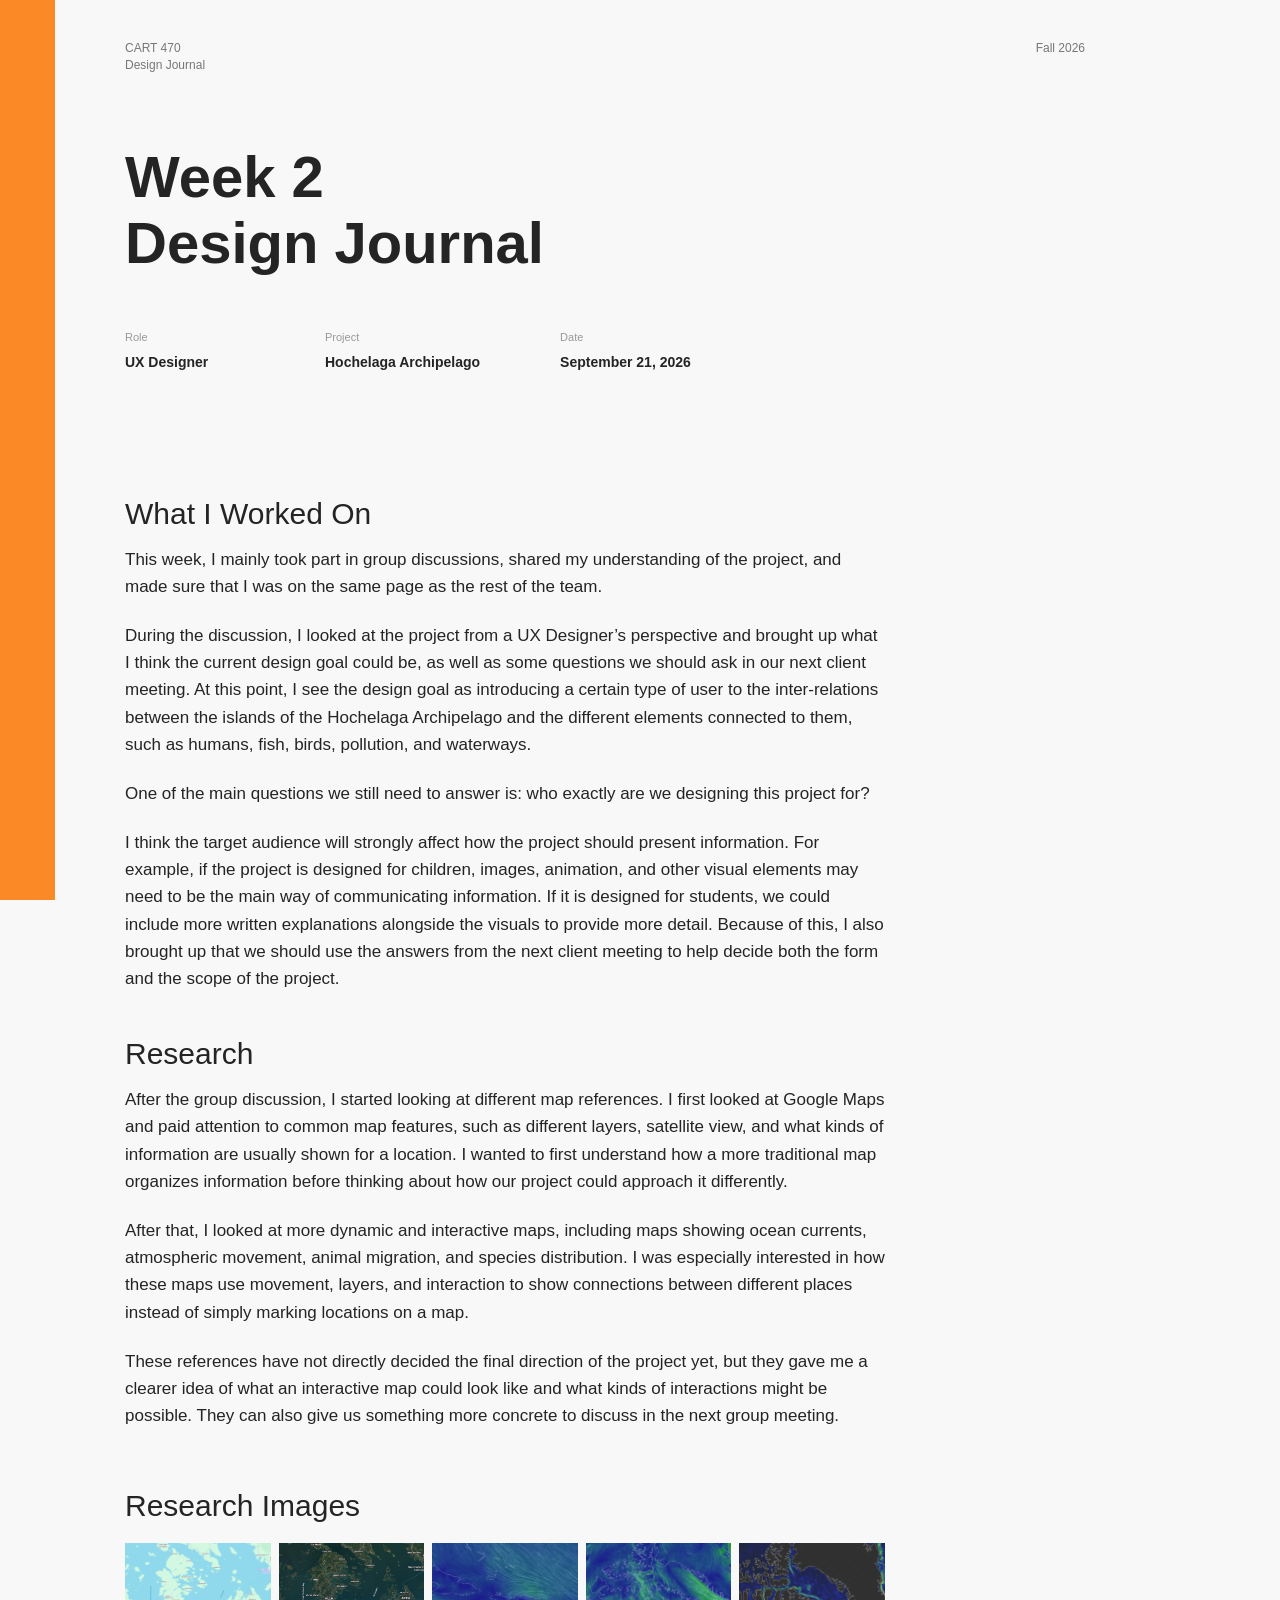
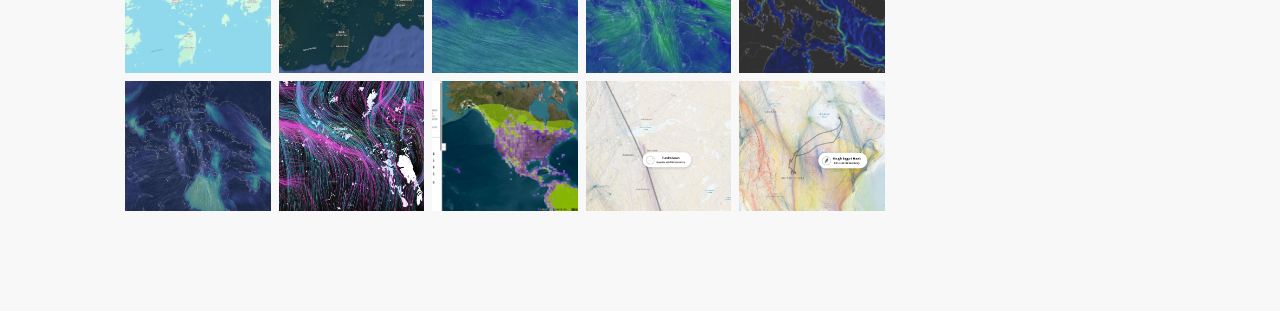
==== DesignJournals/Week2.html @ a85be23d "upload week 2 design journal create basic html, css, js and upload week 2 design journal" ====
<!DOCTYPE html>
<html lang="en">

<head>
    <meta charset="UTF-8">
    <meta name="viewport" content="width=device-width, initial-scale=1.0">
    <title>Design Journal</title>

    <link rel="stylesheet" href="../css/style.css">
</head>

<body>

    <div class="color-bar"></div>

    <main class="journal">

        <header class="top-info">
            <a href="../index.html" class="home-link">
                CART 470<br>
                Design Journal
            </a>

            <div>
                Fall 2026
            </div>
        </header>


        <section class="intro">

            <h1>
                Week 2<br>
                Design Journal
            </h1>

            <div class="project-info">

                <div>
                    <span>Role</span>
                    <p>UX Designer</p>
                </div>

                <div>
                    <span>Project</span>
                    <p>Hochelaga Archipelago</p>
                </div>

                <div>
                    <span>Date</span>
                    <p>September 21, 2026</p>
                </div>

            </div>

        </section>


        <section class="journal-content">

            <h2>What I Worked On</h2>

            <p>
                This week, I mainly took part in group discussions, shared my understanding of the project, and made
                sure that I was on
                the same page as the rest of the team.

            </p>

            <p> During the discussion, I looked at the project from a UX Designer’s perspective and brought up what I
                think the current
                design goal could be, as well as some questions we should ask in our next client meeting. At this point,
                I see the
                design goal as introducing a certain type of user to the inter-relations between the islands of the
                Hochelaga
                Archipelago and the different elements connected to them, such as humans, fish, birds, pollution, and
                waterways.
            </p>


            <p>
                One of the main questions we still need to answer is: who exactly are we designing this project for?
            </p>
            <p>
                I think the target audience will strongly affect how the project should present information. For
                example, if the project
                is designed for children, images, animation, and other visual elements may need to be the main way of
                communicating
                information. If it is designed for students, we could include more written explanations alongside the
                visuals to provide
                more detail. Because of this, I also brought up that we should use the answers from the next client
                meeting to help
                decide both the form and the scope of the project.
            </p>

            <h2>Research</h2>

            <p>
                After the group discussion, I started looking at different map references. I first looked at Google Maps
                and paid
                attention to common map features, such as different layers, satellite view, and what kinds of
                information are usually
                shown for a location. I wanted to first understand how a more traditional map organizes information
                before thinking
                about how our project could approach it differently.
            </p>
            <p>
                After that, I looked at more dynamic and interactive maps, including maps showing ocean currents,
                atmospheric movement,
                animal migration, and species distribution. I was especially interested in how these maps use movement,
                layers, and
                interaction to show connections between different places instead of simply marking locations on a map.
            </p>
            <p>
                These references have not directly decided the final direction of the project yet, but they gave me a
                clearer idea of
                what an interactive map could look like and what kinds of interactions might be possible. They can also
                give us
                something more concrete to discuss in the next group meeting.
            </p>


            <section class="image-section">
                <h2>Research Images</h2>

                <div class="image-gallery">
                    <img src="../Assets/images/Week2/1.png" alt="Research image 1">
                    <img src="../Assets/images/Week2/2.png" alt="Research image 2">
                    <img src="../Assets/images/Week2/3.png" alt="Research image 3">
                    <img src="../Assets/images/Week2/4.png" alt="Research image 4">
                    <img src="../Assets/images/Week2/5.png" alt="Research image 5">

                    <img src="../Assets/images/Week2/6.png" alt="Research image 6">
                    <img src="../Assets/images/Week2/7.png" alt="Research image 7">
                    <img src="../Assets/images/Week2/8.png" alt="Research image 8">
                    <img src="../Assets/images/Week2/9.png" alt="Research image 9">
                    <img src="../Assets/images/Week2/10.png" alt="Research image 10">
                </div>
            </section>

            <div class="lightbox" id="lightbox">
                <span class="close">&times;</span>
                <img class="lightbox-image" id="lightbox-image" alt="">
            </div>


        </section>

    </main>

    <script src="../js/script.js"></script>
</body>

</html>
---- css/style.css ----
* {
    box-sizing: border-box;
}

body {
    margin: 0;
    font-family: Arial, Helvetica, sans-serif;
    color: #242424;
    background: #f8f8f8;
}


/* 左侧彩色竖条 */

.color-bar {
    position: fixed;
    top: 0;
    left: 0;

    width: 55px;
    height: 100vh;

    background: #fb8926;
}


/* 整个 journal */

.journal {
    max-width: 1100px;

    margin-left: 55px;
    padding: 40px 70px 100px 70px;
}


/* 顶部小信息 */

.top-info {
    display: flex;
    justify-content: space-between;

    font-size: 12px;
    line-height: 1.4;

    color: #777;
}


/* 标题区域 */

.intro {
    margin-top: 70px;
}

.intro h1 {
    margin: 0;

    font-size: 58px;
    line-height: 1.15;

    font-weight: 700;

    max-width: 500px;
}


/* title 下方信息 */

.project-info {
    display: flex;
    gap: 80px;

    margin-top: 50px;
}

.project-info div {
    min-width: 120px;
}

.project-info span {
    font-size: 11px;
    color: #999;
}

.project-info p {
    margin-top: 8px;

    font-size: 14px;
    line-height: 1.4;

    font-weight: 600;
}


/* journal 正文 */

.journal-content {
    max-width: 760px;

    margin-top: 110px;
}

.journal-content h2 {
    margin-top: 45px;
    margin-bottom: 15px;

    font-size: 30px;
    font-weight: 400;
}

.journal-content p {
    font-size: 17px;
    line-height: 1.6;
    margin-top: 0;
    margin-bottom: 22px;
}


/* 图片区域 */

.image-section {
    margin-top: 60px;
}


/* 5张一行 */

.image-gallery {
    display: grid;
    grid-template-columns: repeat(5, 1fr);
    gap: 8px;

    margin-top: 20px;
}


/* 小图片 */

.image-gallery img {
    width: 100%;
    height: 130px;

    object-fit: cover;

    cursor: pointer;

    transition: opacity 0.2s ease;
}


/* 鼠标放上去稍微变暗 */

.image-gallery img:hover {
    opacity: 0.7;
}


/* 大图背景 */

.lightbox {
    display: none;

    position: fixed;
    top: 0;
    left: 0;

    width: 100%;
    height: 100%;

    background: rgba(0, 0, 0, 0.85);

    justify-content: center;
    align-items: center;

    z-index: 1000;
}


/* 大图 */

.lightbox-image {
    max-width: 85%;
    max-height: 85%;

    object-fit: contain;
}


/* 关闭按钮 */

.close {
    position: absolute;

    top: 25px;
    right: 40px;

    color: white;

    font-size: 40px;
    font-weight: 300;

    cursor: pointer;
}


/* =========================
   INDEX PAGE
   ========================= */


.home {
    max-width: 1100px;

    margin-left: 55px;
    padding: 40px 70px 100px 70px;
}


/* 首页大标题区域 */

.home-intro {
    margin-top: 90px;
}


.home-intro h1 {
    margin: 0;

    font-size: 70px;
    line-height: 1.05;

    font-weight: 700;
}


.home-intro p {
    margin-top: 30px;

    font-size: 14px;

    color: #777;
}


/* Journal 列表 */

.journal-list {
    max-width: 750px;

    margin-top: 110px;
}


/* 每一个 journal */

.journal-link {
    display: grid;

    grid-template-columns: 80px 1fr 40px;

    align-items: center;

    padding: 25px 0;

    border-top: 1px solid #cccccc;

    text-decoration: none;

    color: #242424;

    transition: padding 0.2s ease;
}


/* 最后一条下面也加线 */

.journal-link:last-child {
    border-bottom: 1px solid #cccccc;
}


/* journal 数字 */

.journal-number {
    font-size: 13px;

    color: #999;
}


/* journal 标题 */

.journal-title {
    font-size: 26px;
}


/* 右边箭头 */

.journal-arrow {
    font-size: 24px;

    text-align: right;
}


/* hover 效果 */

.journal-link:hover {
    padding-left: 12px;
}


.home-link {
    text-decoration: none;
    color: inherit;

    transition: opacity 0.2s ease;
}

.home-link:hover {
    opacity: 0.5;
}


/* 手机 */

@media (max-width: 700px) {

    .home {
        margin-left: 18px;

        padding: 30px 25px 80px 30px;
    }


    .home-intro {
        margin-top: 70px;
    }


    .home-intro h1 {
        font-size: 48px;
    }


    .journal-list {
        margin-top: 70px;
    }


    .journal-link {
        grid-template-columns: 50px 1fr 30px;

        padding: 20px 0;
    }


    .journal-title {
        font-size: 21px;
    }

}


/* 手机 */

@media (max-width: 700px) {

    .color-bar {
        width: 18px;
    }

    .journal {
        margin-left: 18px;
        padding: 30px 25px 80px 30px;
    }

    .intro {
        margin-top: 60px;
    }

    .intro h1 {
        font-size: 42px;
    }

    .project-info {
        flex-direction: column;
        gap: 20px;
    }

    .journal-content {
        margin-top: 70px;
    }

}
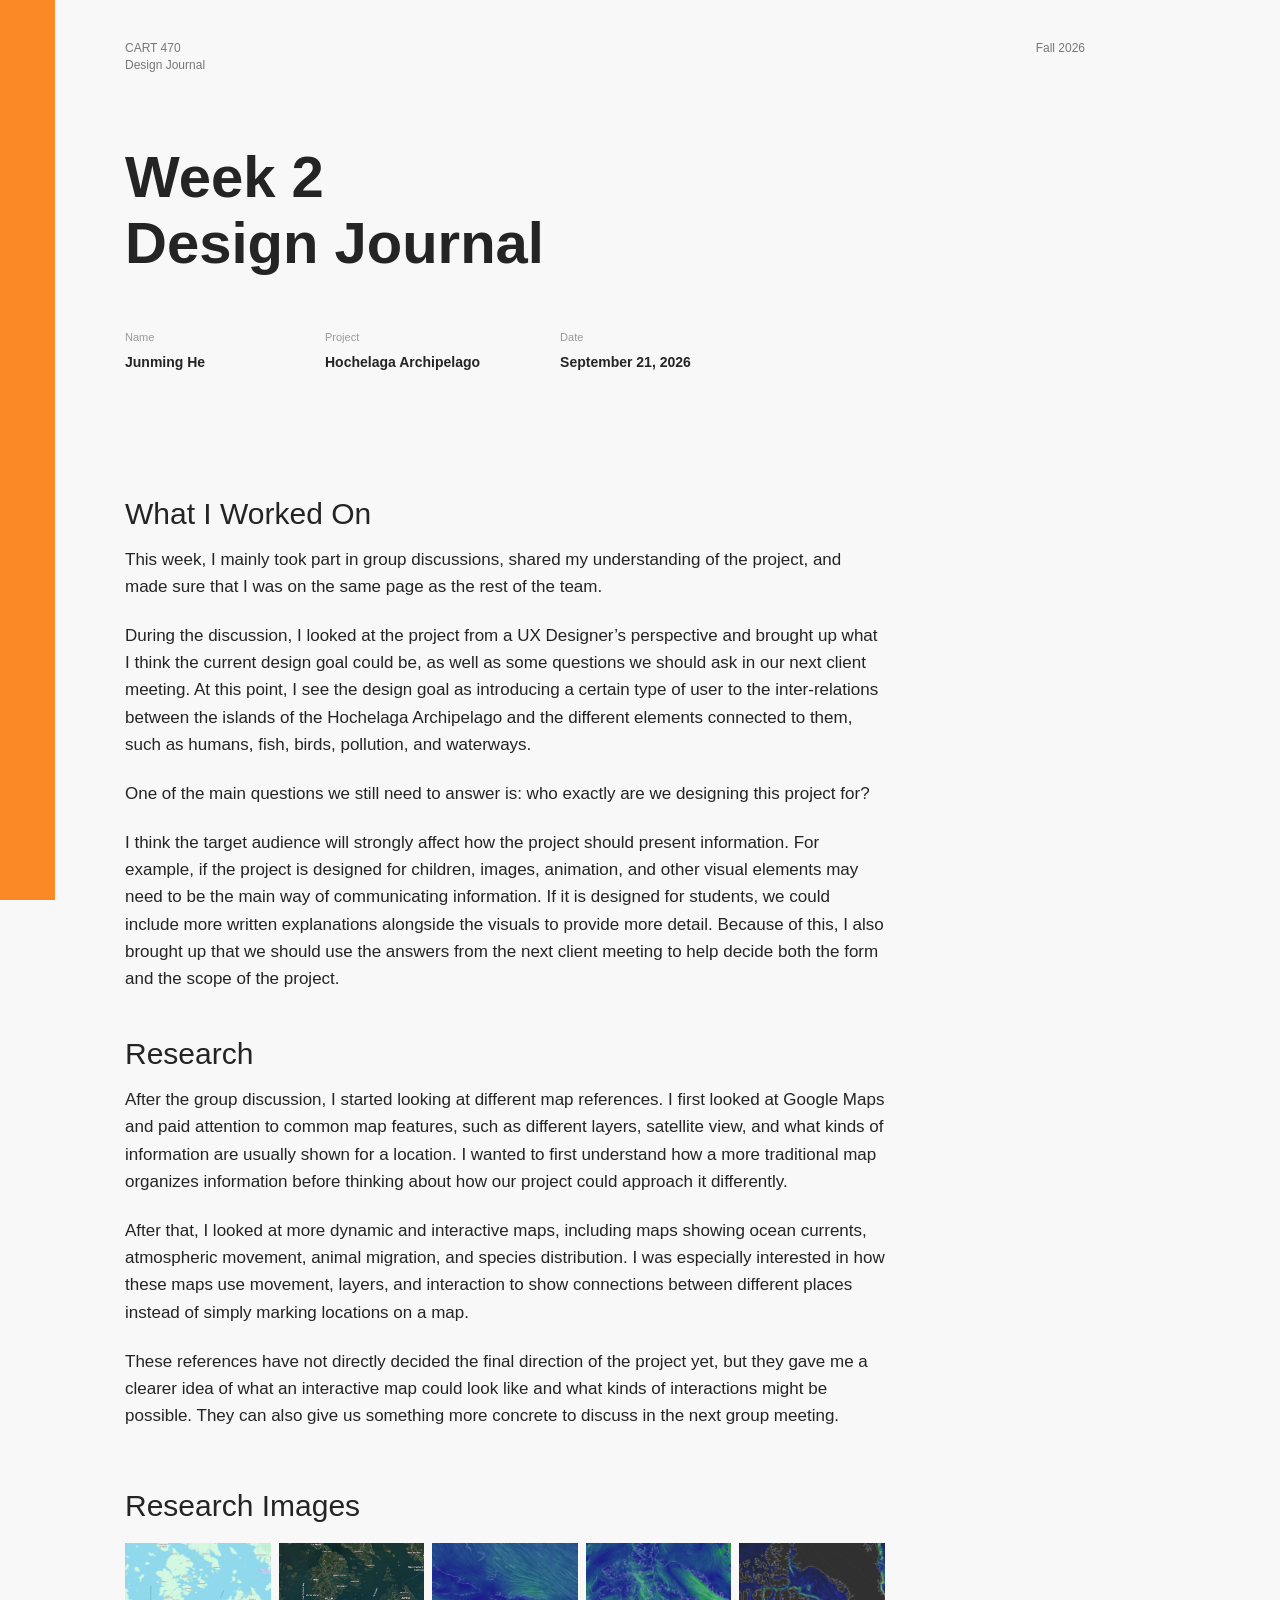
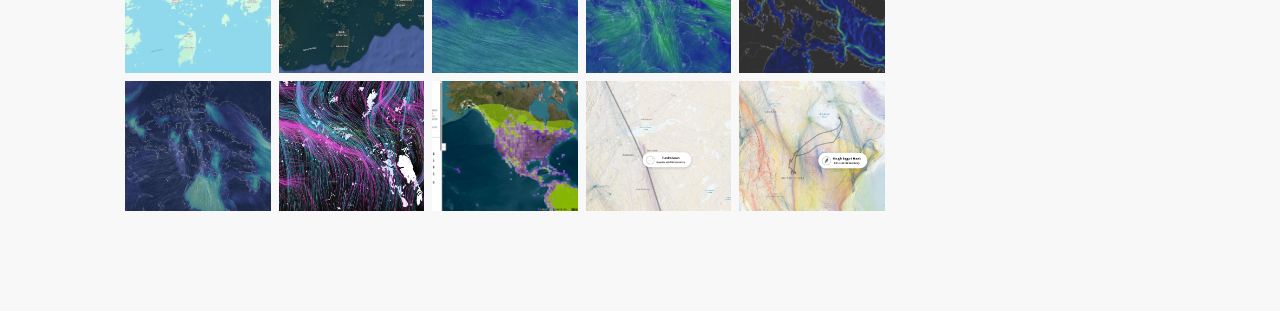
==== commit a7a41021: "Update Week2.html" ====
--- a/DesignJournals/Week2.html
+++ b/DesignJournals/Week2.html
@@ -37,8 +37,8 @@
             <div class="project-info">
 
                 <div>
-                    <span>Role</span>
-                    <p>UX Designer</p>
+                    <span>Name</span>
+                    <p>Junming He</p>
                 </div>
 
                 <div>
